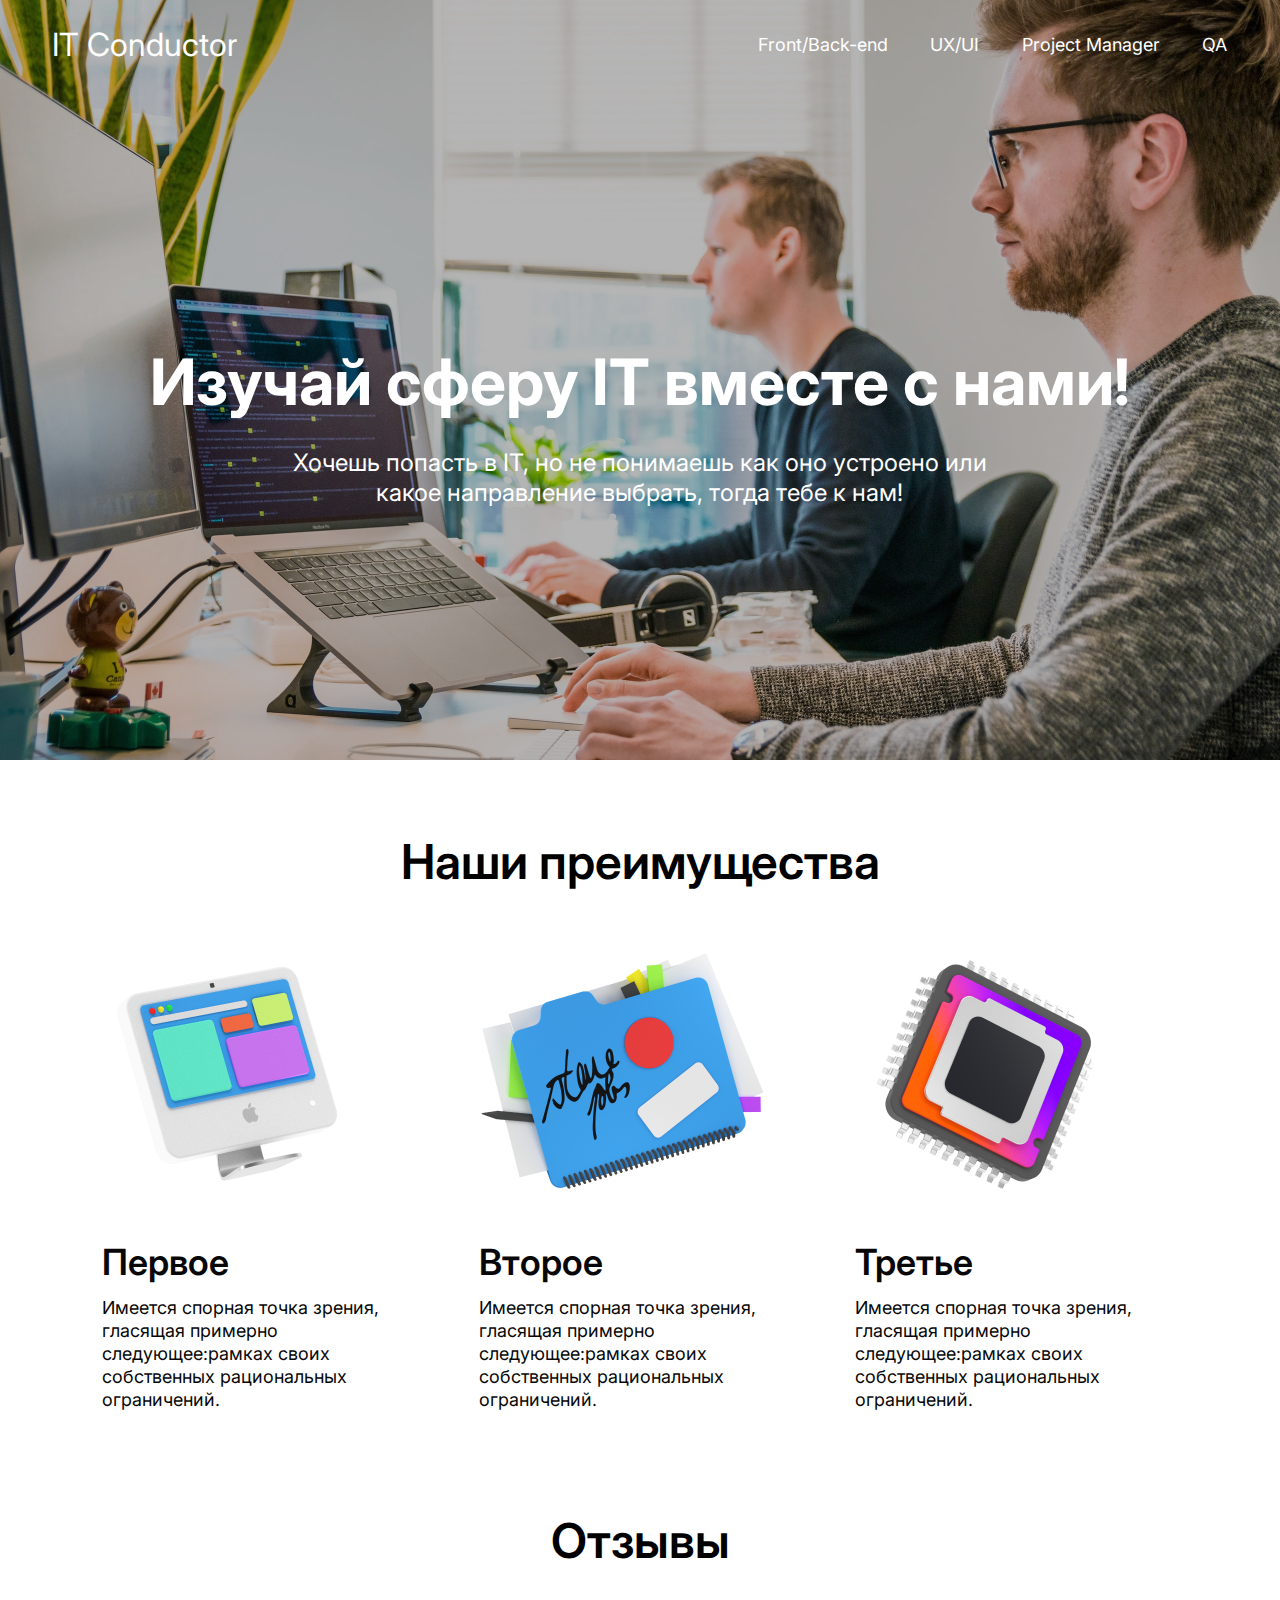
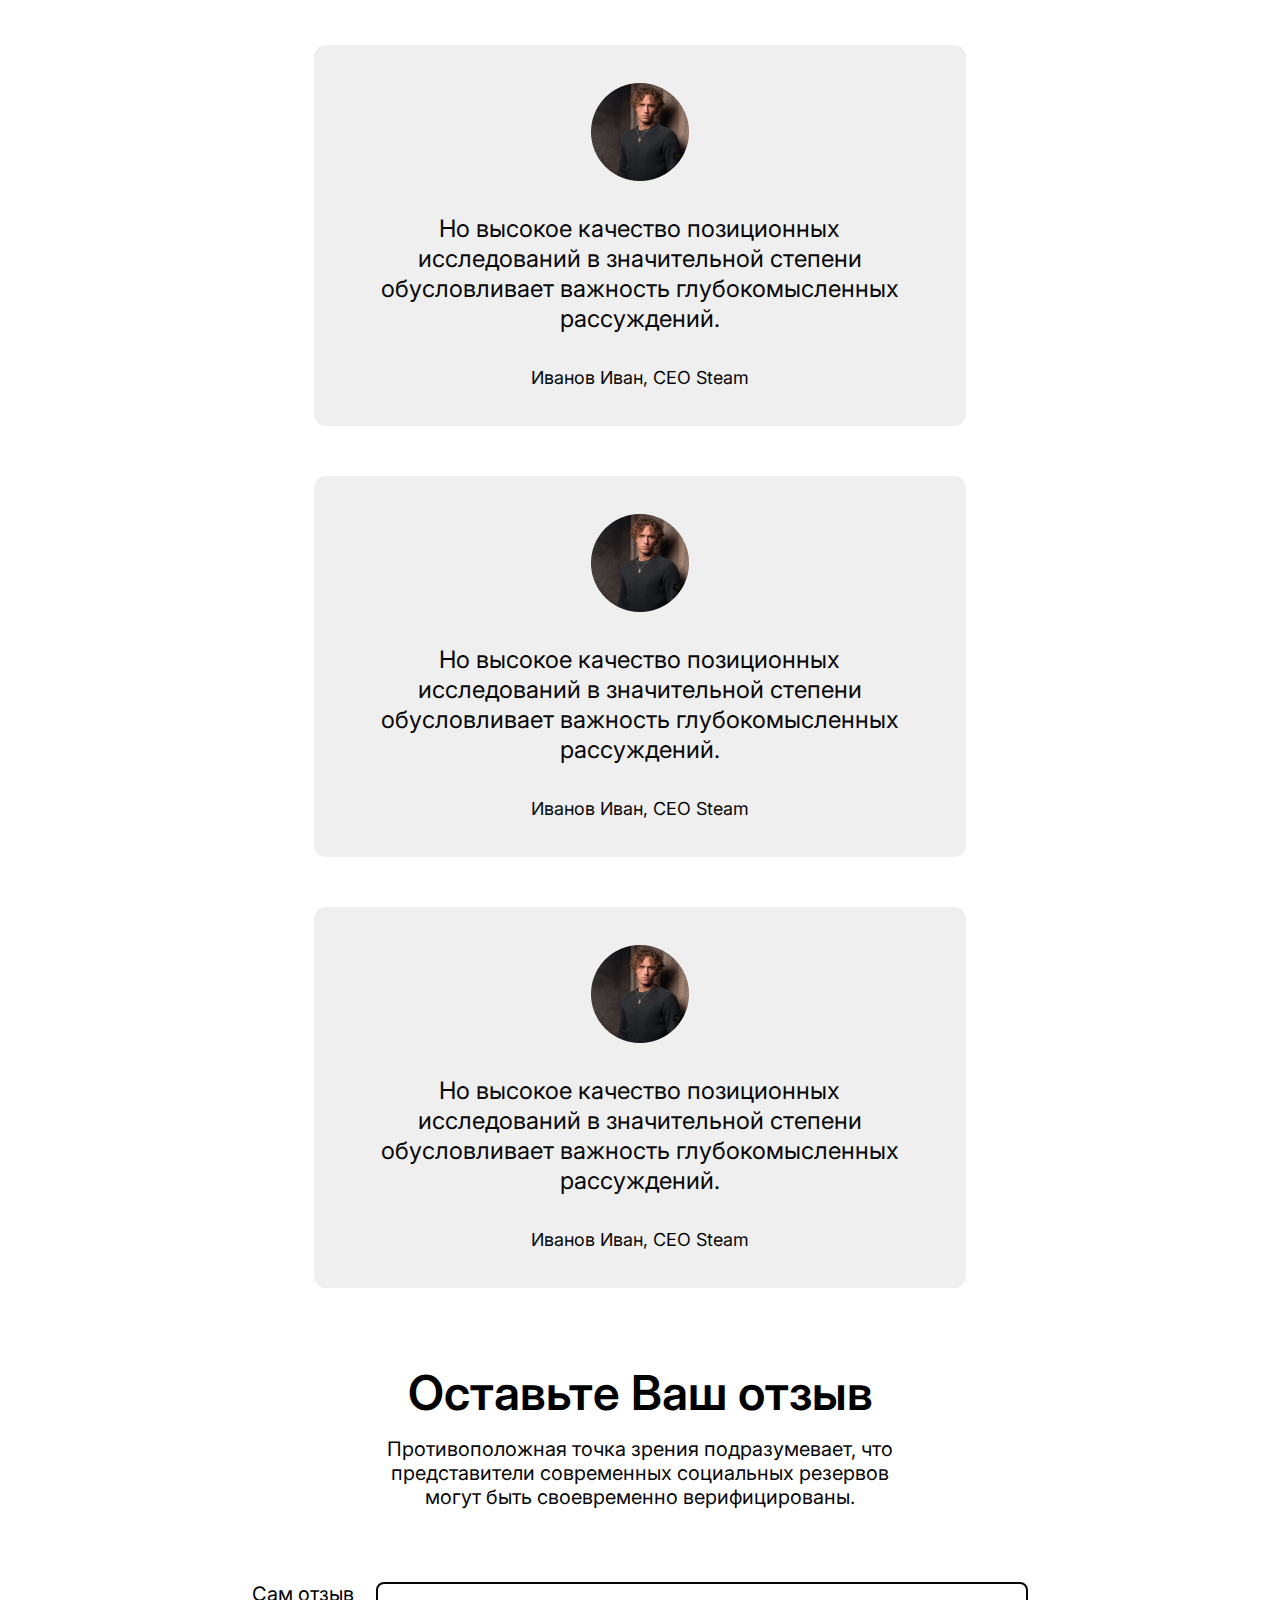
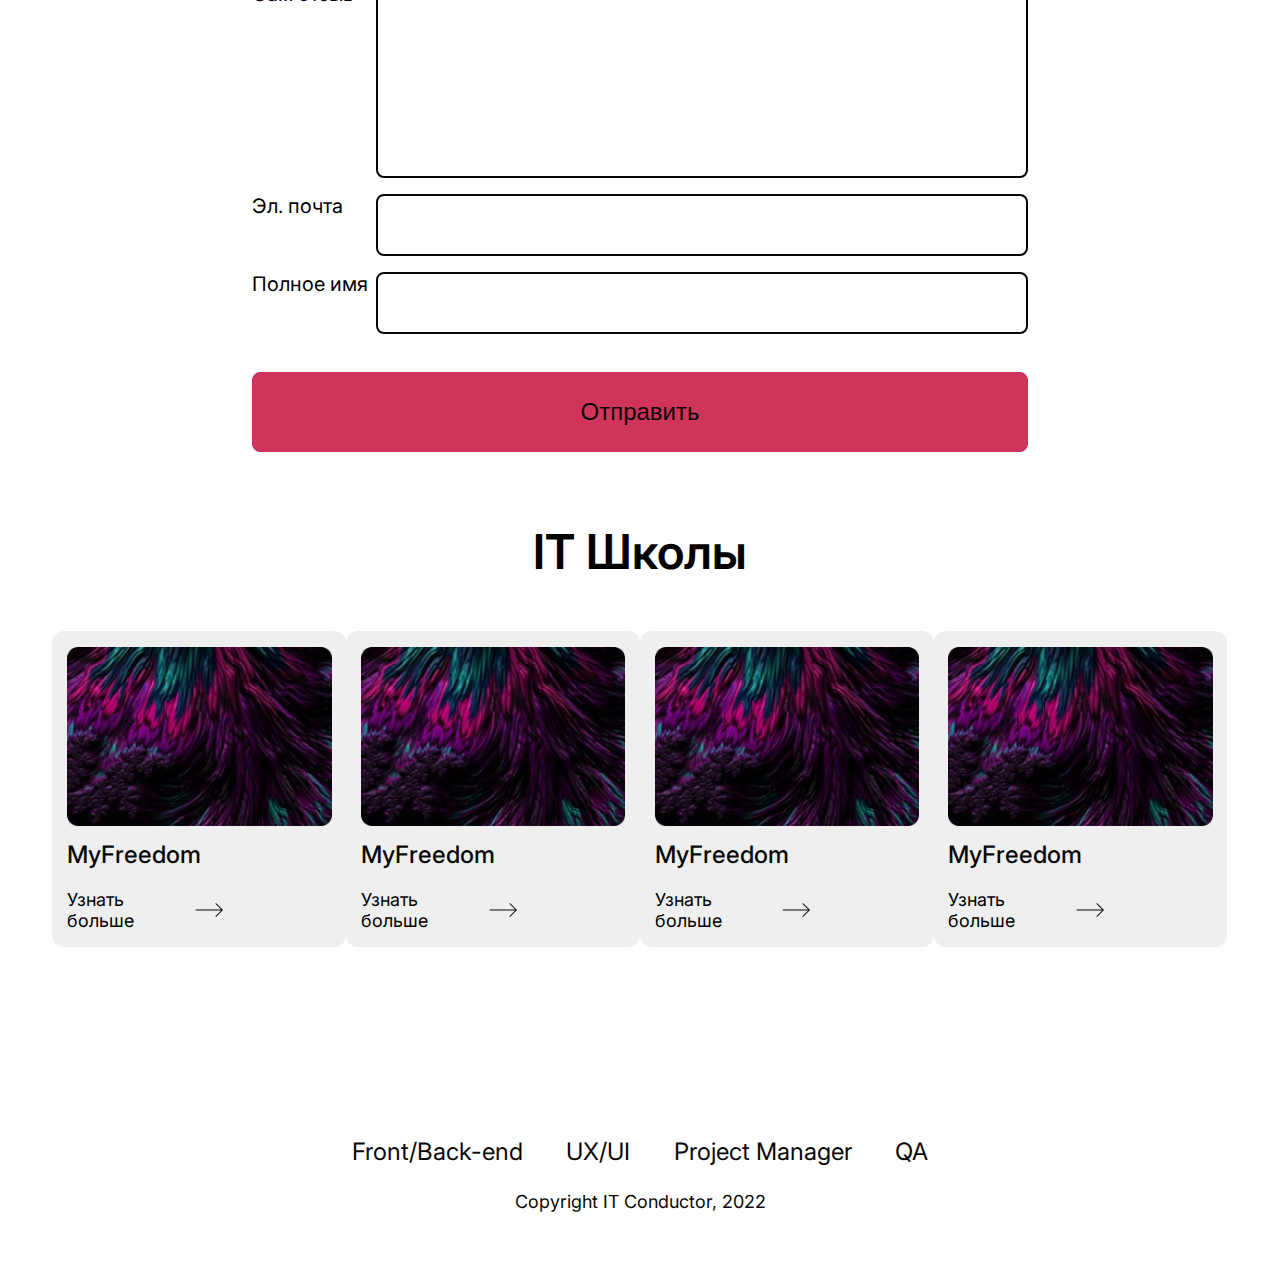
==== index.html @ 60273a2d "all work done" ====
<!DOCTYPE html>
<html lang="en">
  <head>
    <meta charset="UTF-8" />
    <meta http-equiv="X-UA-Compatible" content="IE=edge" />
    <meta name="viewport" content="width=device-width, initial-scale=1.0" />
    <title>IT Conductor</title>
    <link rel="stylesheet" href="./css/style.css" />
    <link rel="stylesheet" href="./scss/style.scss" />
    <link rel="preconnect" href="https://fonts.googleapis.com" />
    <link rel="preconnect" href="https://fonts.gstatic.com" crossorigin />
    <link
      href="https://fonts.googleapis.com/css2?family=Inter&display=swap"
      rel="stylesheet"
    />
  </head>
  <body>
    <div class="start">
      <header>
        <div class="container header_container">
          <a class="logo" href="#">
            <div class="logo">IT Conductor</div>
          </a>
          <nav class="menu">
            <a href="index3.html">Front/Back-end</a>
            <a href="index4.html">UX/UI</a>
            <a href="index2.html">Project Manager</a>
            <a href="index5.html">QA</a>
          </nav>
        </div>
      </header>
      <div class="greeting">
        <div class="container greeting_container">
          <p class="title">Изучай сферу IT вместе с нами!</p>
          <p class="subtitle subtitle_greeting">
            Хочешь попасть в IT, но не понимаешь как оно устроено или какое
            направление выбрать, тогда тебе к нам!
          </p>
        </div>
      </div>
    </div>
    <main>
      <div class="advantages">
        <div class="container">
          <p class="heading heading_advantages">Наши преимущества</p>
          <ul class="advantages_list">
            <li class="advantages_item">
              <img src="./img/iMac 1.png" alt="Computer" />
              <p class="caption">Первое</p>
              <p class="description">
                Имеется спорная точка зрения, гласящая примерно следующее:рамках
                своих собственных рациональных ограничений.
              </p>
            </li>
            <li class="advantages_item">
              <img src="./img/Folder 1.png" alt="Folder" />
              <p class="caption">Второе</p>
              <p class="description">
                Имеется спорная точка зрения, гласящая примерно следующее:рамках
                своих собственных рациональных ограничений.
              </p>
            </li>
            <li class="advantages_item">
              <img src="./img/Processor 1.png" alt="Processor" />
              <p class="caption">Третье</p>
              <p class="description">
                Имеется спорная точка зрения, гласящая примерно следующее:рамках
                своих собственных рациональных ограничений.
              </p>
            </li>
          </ul>
        </div>
      </div>
      <div class="review">
        <div class="container">
          <p class="heading review_heading">Отзывы</p>
          <div class="review_list">
            <div class="review_item">
              <div class="container review_container">
                <img src="./img/Ellipse 271.png" alt="Userpic" />
                <p class="subtitle review_subtitle">
                  Но высокое качество позиционных исследований в значительной
                  степени обусловливает важность глубокомысленных рассуждений.
                </p>
                <p class="user_text">Иванов Иван, CEO Steam</p>
              </div>
            </div>
            <div class="review_item">
              <div class="container review_container">
                <img src="./img/Ellipse 271.png" alt="Userpic" />
                <p class="subtitle review_subtitle">
                  Но высокое качество позиционных исследований в значительной
                  степени обусловливает важность глубокомысленных рассуждений.
                </p>
                <p class="user_text">Иванов Иван, CEO Steam</p>
              </div>
            </div>
            <div class="review_item">
              <div class="container review_container">
                <img src="./img/Ellipse 271.png" alt="Userpic" />
                <p class="subtitle review_subtitle">
                  Но высокое качество позиционных исследований в значительной
                  степени обусловливает важность глубокомысленных рассуждений.
                </p>
                <p class="user_text">Иванов Иван, CEO Steam</p>
              </div>
            </div>
          </div>
          <p class="heading review_heading">Оставьте Ваш отзыв</p>
          <p class="excerpt">
            Противоположная точка зрения подразумевает, что представители
            современных социальных резервов могут быть своевременно
            верифицированы.
          </p>
          <div class="review_flex">
            <div class="review_flex_item">
              <p>Сам отзыв</p>
              <input type="text" class="review_input" />
            </div>
            <div class="review_flex_item">
              <p>Эл. почта</p>
              <input type="text" class="email_input" />
            </div>
            <div class="review_flex_item">
              <p>Полное имя</p>
              <input type="text" class="name_input" />
            </div>
            <button class="review_button">Отправить</button>
          </div>
        </div>
      </div>
      <div class="schools">
        <div class="container">
          <div class="heading">IT Школы</div>
          <ul class="schools_list">
            <div class="school_card">
              <div class="container school_card_container">
                <div>
                  <img src="./img/unsplash_pEgsWN0kwbQ.png" alt="school" />
                  <p class="subtitle subtitle_school">MyFreedom</p>
                </div>
                <div class="school_link">
                  <p>Узнать больше</p>
                  <img src="./img/arrow-right.png" alt="arrow" />
                </div>
              </div>
            </div>
            <div class="school_card">
              <div class="container school_card_container">
                <div>
                  <img src="./img/unsplash_pEgsWN0kwbQ.png" alt="school" />
                  <p class="subtitle subtitle_school">MyFreedom</p>
                </div>
                <div class="school_link">
                  <p>Узнать больше</p>
                  <img src="./img/arrow-right.png" alt="arrow" />
                </div>
              </div>
            </div>
            <div class="school_card">
              <div class="container school_card_container">
                <div>
                  <img src="./img/unsplash_pEgsWN0kwbQ.png" alt="school" />
                  <p class="subtitle subtitle_school">MyFreedom</p>
                </div>
                <div class="school_link">
                  <p>Узнать больше</p>
                  <img src="./img/arrow-right.png" alt="arrow" />
                </div>
              </div>
            </div>
            <div class="school_card">
              <div class="container school_card_container">
                <div>
                  <img src="./img/unsplash_pEgsWN0kwbQ.png" alt="school" />
                  <p class="subtitle subtitle_school">MyFreedom</p>
                </div>
                <div class="school_link">
                  <p>Узнать больше</p>
                  <img src="./img/arrow-right.png" alt="arrow" />
                </div>
              </div>
            </div>
          </ul>
        </div>
      </div>
    </main>
    <footer>
      <nav class="menu footer_menu">
        <a href="index3.html">Front/Back-end</a>
        <a href="index4.html">UX/UI</a>
        <a href="index2.html">Project Manager</a>
        <a href="index5.html">QA</a>
      </nav>
      <p class="copy">Copyright IT Conductor, 2022</p>
    </footer>
  </body>
</html>
---- css/style.css ----
* {
  padding: 0;
  margin: 0;
  -webkit-box-sizing: border-box;
          box-sizing: border-box;
}

body {
  font-family: "Inter", sans-serif;
}

.subtitle {
  font-size: 24px;
  font-weight: 400;
  line-height: 30px;
  color: #ffffff;
  width: 60%;
}

.heading {
  font-size: 48px;
  font-weight: 600;
  text-align: center;
}

.caption {
  font-weight: 600;
  font-size: 36px;
  color: #070707;
  line-height: 47px;
  padding-top: 30px;
  padding-bottom: 10px;
}

.description {
  font-weight: 400;
  font-size: 18px;
  color: #070707;
  line-height: 23px;
}

.container {
  width: 91.8%;
  margin: 0 auto;
}

.menu {
  display: -webkit-box;
  display: -ms-flexbox;
  display: flex;
  -webkit-box-align: center;
      -ms-flex-align: center;
          align-items: center;
  -webkit-box-pack: justify;
      -ms-flex-pack: justify;
          justify-content: space-between;
  -ms-flex-preferred-size: 40%;
      flex-basis: 40%;
}
.menu a {
  font-weight: 400;
  font-size: 18px;
  color: #ffffff;
  text-decoration: none;
}

.start {
  background-image: url(../img/Main-Header.png);
  background-size: cover;
  height: 760px;
}

.start_pm {
  background-image: url(../img/PM-Header.png);
}

.start_ux {
  background-image: url(../img/1_H7k2HHicENJJRLAvD7xH9Q.jpeg);
}

.start_frontend {
  background-image: url(../img/PM-Header.png);
}

.header_container {
  display: -webkit-box;
  display: -ms-flexbox;
  display: flex;
  -webkit-box-pack: justify;
      -ms-flex-pack: justify;
          justify-content: space-between;
  -webkit-box-align: center;
      -ms-flex-align: center;
          align-items: center;
  padding: 25px 0;
}
.header_container .logo {
  font-weight: 400;
  font-size: 32px;
  color: #ffffff;
  text-decoration: none;
}

.greeting {
  height: 670px;
  display: -webkit-box;
  display: -ms-flexbox;
  display: flex;
  -webkit-box-align: center;
      -ms-flex-align: center;
          align-items: center;
}
.greeting .greeting_container {
  height: 25%;
  display: -webkit-box;
  display: -ms-flexbox;
  display: flex;
  -webkit-box-align: center;
      -ms-flex-align: center;
          align-items: center;
  -webkit-box-orient: vertical;
  -webkit-box-direction: normal;
      -ms-flex-direction: column;
          flex-direction: column;
  -webkit-box-pack: justify;
      -ms-flex-pack: justify;
          justify-content: space-between;
}
.greeting .greeting_container .title {
  font-weight: 700;
  font-size: 64px;
  color: #ffffff;
  line-height: 83px;
}
.greeting .greeting_container .subtitle_greeting {
  text-align: center;
}

.advantages {
  padding: 50px 0;
}
.advantages .heading_advantages {
  padding-top: 22px;
}
.advantages .advantages_list {
  padding: 50px;
  list-style: none;
  display: -webkit-box;
  display: -ms-flexbox;
  display: flex;
  -webkit-box-pack: justify;
      -ms-flex-pack: justify;
          justify-content: space-between;
}
.advantages .advantages_list .advantages_item {
  -ms-flex-preferred-size: 30%;
      flex-basis: 30%;
}

.review .excerpt {
  font-weight: 400;
  font-size: 20px;
  text-align: center;
  color: #070707;
  width: 45%;
  margin: 0 auto;
  padding: 15px 0;
}
.review .review_list {
  padding: 50px;
  list-style: none;
  display: -webkit-box;
  display: -ms-flexbox;
  display: flex;
  -webkit-box-pack: justify;
      -ms-flex-pack: justify;
          justify-content: space-between;
  -webkit-box-orient: vertical;
  -webkit-box-direction: normal;
      -ms-flex-direction: column;
          flex-direction: column;
  -webkit-box-align: center;
      -ms-flex-align: center;
          align-items: center;
}
.review .review_list .review_item {
  width: 652px;
  height: 381px;
  background: #efefef;
  border-radius: 12px;
  display: -webkit-box;
  display: -ms-flexbox;
  display: flex;
  -webkit-box-align: center;
      -ms-flex-align: center;
          align-items: center;
  margin: 25px 0;
}
.review .review_list .review_item .review_container {
  height: 80%;
  -webkit-box-align: center;
      -ms-flex-align: center;
          align-items: center;
  display: -webkit-box;
  display: -ms-flexbox;
  display: flex;
  -webkit-box-orient: vertical;
  -webkit-box-direction: normal;
      -ms-flex-direction: column;
          flex-direction: column;
  -webkit-box-pack: justify;
      -ms-flex-pack: justify;
          justify-content: space-between;
}
.review .review_list .review_item .review_container .review_subtitle {
  text-align: center;
  color: #070707;
  width: 90%;
}
.review .review_list .review_item .review_container .user_text {
  font-weight: 400;
  font-size: 18px;
  color: #070707;
}
.review .review_flex {
  width: 66%;
  margin: 0 auto;
  padding-top: 50px;
}
.review .review_flex .review_flex_item {
  display: -webkit-box;
  display: -ms-flexbox;
  display: flex;
  padding: 8px 0;
  -webkit-box-pack: justify;
      -ms-flex-pack: justify;
          justify-content: space-between;
}
.review .review_flex .review_flex_item .review_input {
  width: 652px;
  height: 196px;
  background: #ffffff;
  border: 2px solid #070707;
  border-radius: 8px;
}
.review .review_flex .review_flex_item .email_input {
  width: 652px;
  height: 62px;
  background: #ffffff;
  border: 2px solid #070707;
  border-radius: 8px;
}
.review .review_flex .review_flex_item .name_input {
  width: 652px;
  height: 62px;
  background: #ffffff;
  border: 2px solid #070707;
  border-radius: 8px;
}
.review .review_flex .review_flex_item p {
  font-size: 20px;
}
.review .review_flex .review_button {
  border: #d1345b 1px solid;
  margin-top: 30px;
  width: 100%;
  padding: 25px 0;
  background: #d1345b;
  border-radius: 8px;
  font-weight: 400;
  font-size: 24px;
  color: #070707;
}

.schools {
  padding: 70px 0;
}
.schools .schools_list {
  list-style: none;
  display: -webkit-box;
  display: -ms-flexbox;
  display: flex;
  -webkit-box-pack: justify;
      -ms-flex-pack: justify;
          justify-content: space-between;
  -webkit-box-align: center;
      -ms-flex-align: center;
          align-items: center;
  padding: 50px 0;
}
.schools .schools_list .school_card {
  width: 316px;
  height: 316px;
  background: #efefef;
  border-radius: 12px;
  display: -webkit-box;
  display: -ms-flexbox;
  display: flex;
  -webkit-box-align: center;
      -ms-flex-align: center;
          align-items: center;
}
.schools .schools_list .school_card .school_card_container {
  width: 90%;
  height: 90%;
  display: -webkit-box;
  display: -ms-flexbox;
  display: flex;
  -webkit-box-orient: vertical;
  -webkit-box-direction: normal;
      -ms-flex-direction: column;
          flex-direction: column;
  -webkit-box-pack: justify;
      -ms-flex-pack: justify;
          justify-content: space-between;
}
.schools .schools_list .school_card .school_card_container img {
  width: 100%;
}
.schools .schools_list .school_card .school_card_container .subtitle_school {
  color: #070707;
  margin-top: 10px;
  font-weight: 500;
}
.schools .schools_list .school_card .school_card_container .school_link {
  display: -webkit-box;
  display: -ms-flexbox;
  display: flex;
  -webkit-box-align: center;
      -ms-flex-align: center;
          align-items: center;
  width: 60%;
  -webkit-box-pack: justify;
      -ms-flex-pack: justify;
          justify-content: space-between;
}
.schools .schools_list .school_card .school_card_container .school_link img {
  width: 33px;
  height: 22px;
}
.schools .schools_list .school_card .school_card_container .school_link p {
  font-size: 18px;
}

footer {
  padding: 70px 0;
}

.footer_menu {
  width: 45%;
  margin: 0 auto;
}
.footer_menu a {
  color: #070707;
  font-size: 24px;
}

.copy {
  font-weight: 400;
  font-size: 18px;
  text-align: center;
  color: #070707;
  margin-top: 25px;
}

.pm_description {
  padding: 60px 0;
  display: -webkit-box;
  display: -ms-flexbox;
  display: flex;
  -webkit-box-pack: justify;
      -ms-flex-pack: justify;
          justify-content: space-between;
}
.pm_description .pm_description_image {
  -ms-flex-preferred-size: 48%;
      flex-basis: 48%;
}
.pm_description .pm_description_image img {
  width: 100%;
}
.pm_description .pm_description_text {
  -ms-flex-preferred-size: 48%;
      flex-basis: 48%;
}
.pm_description .pm_description_text .pm_heading {
  text-align: left;
}
.pm_description .pm_description_text .pm_caption {
  font-weight: 400;
}
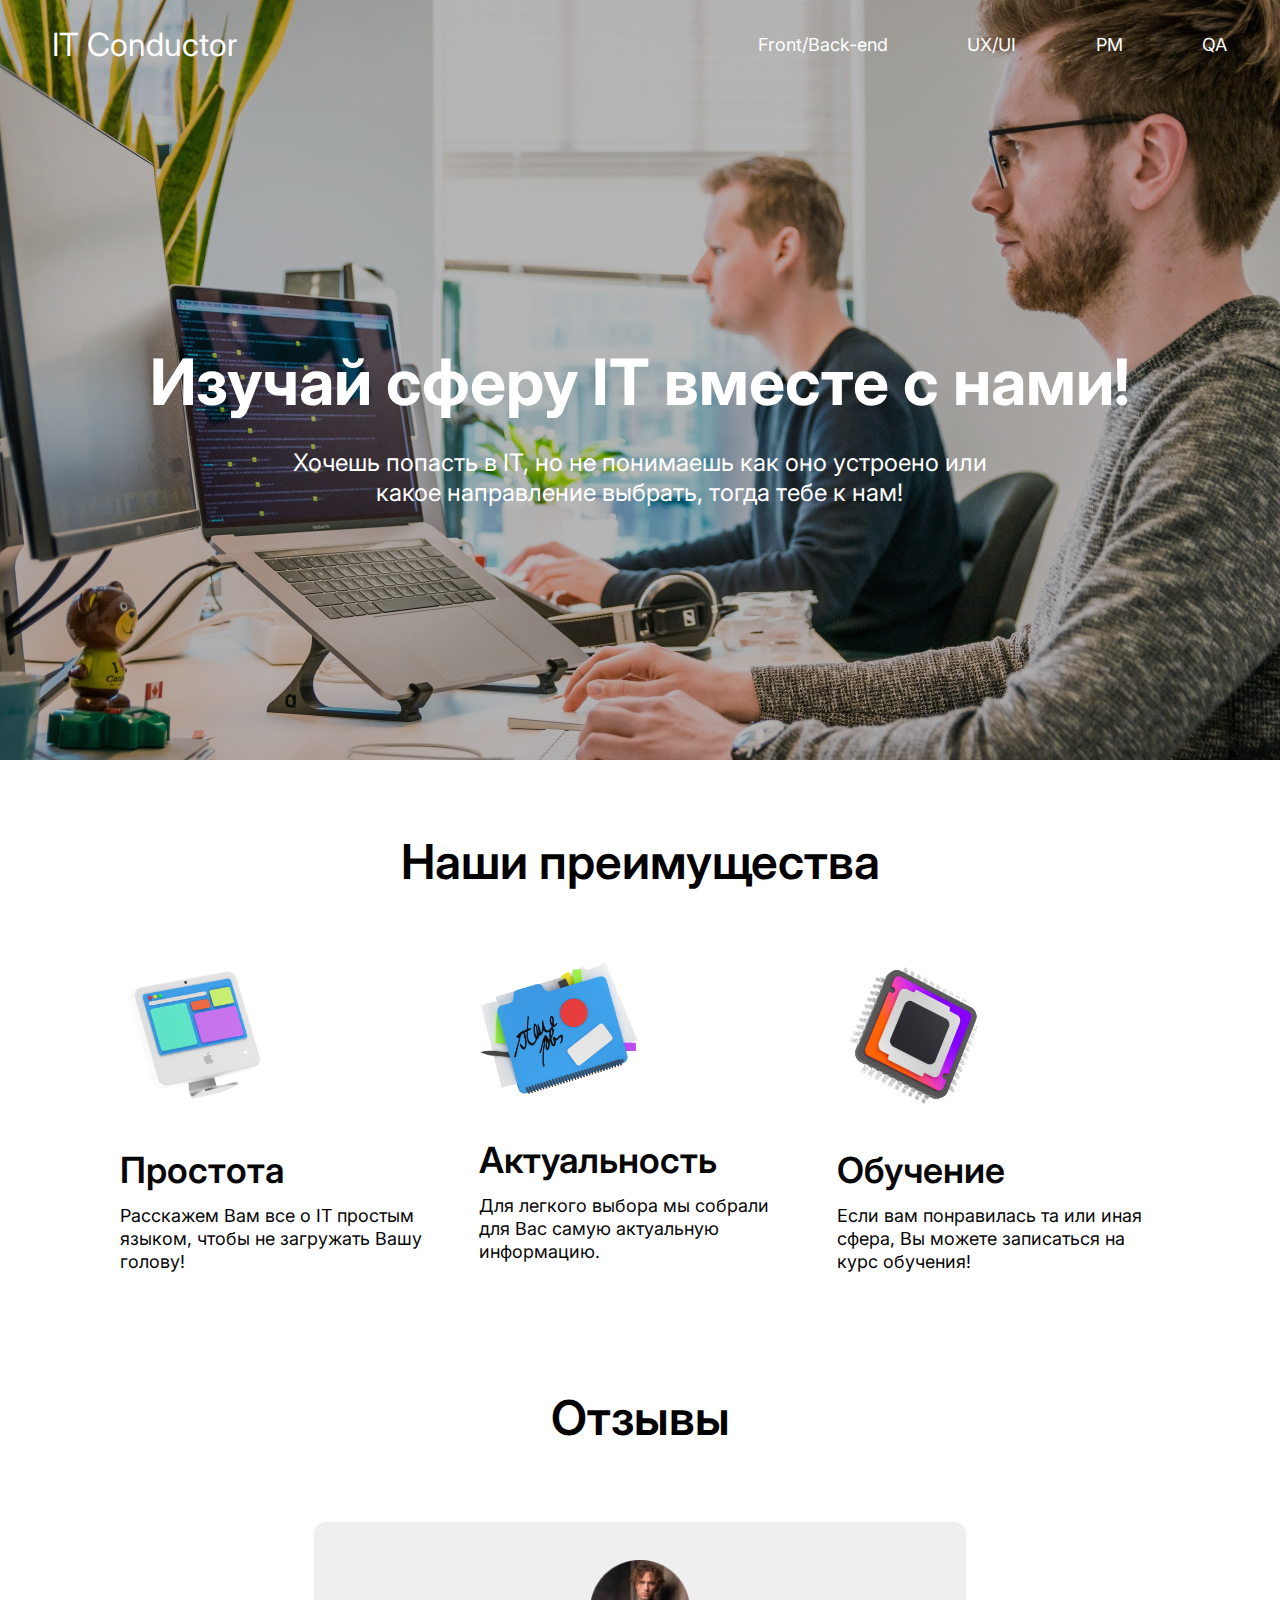
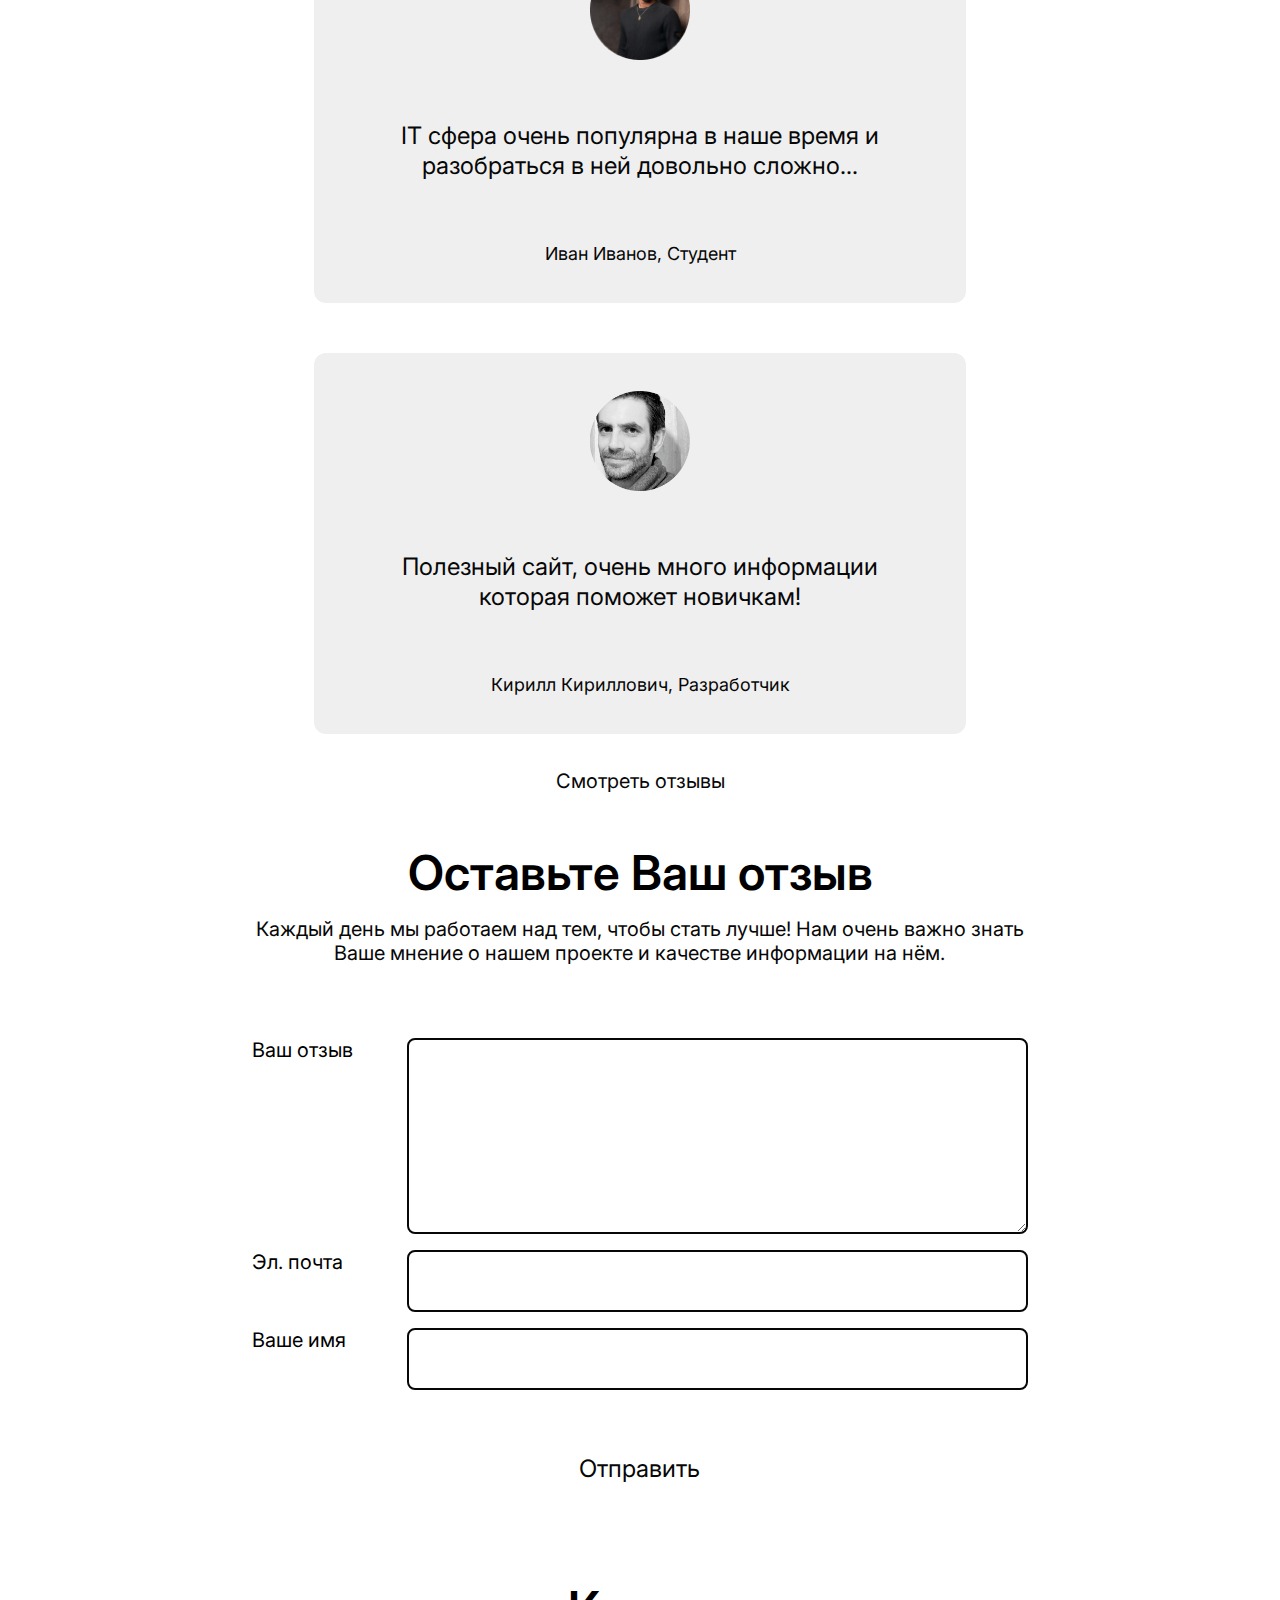
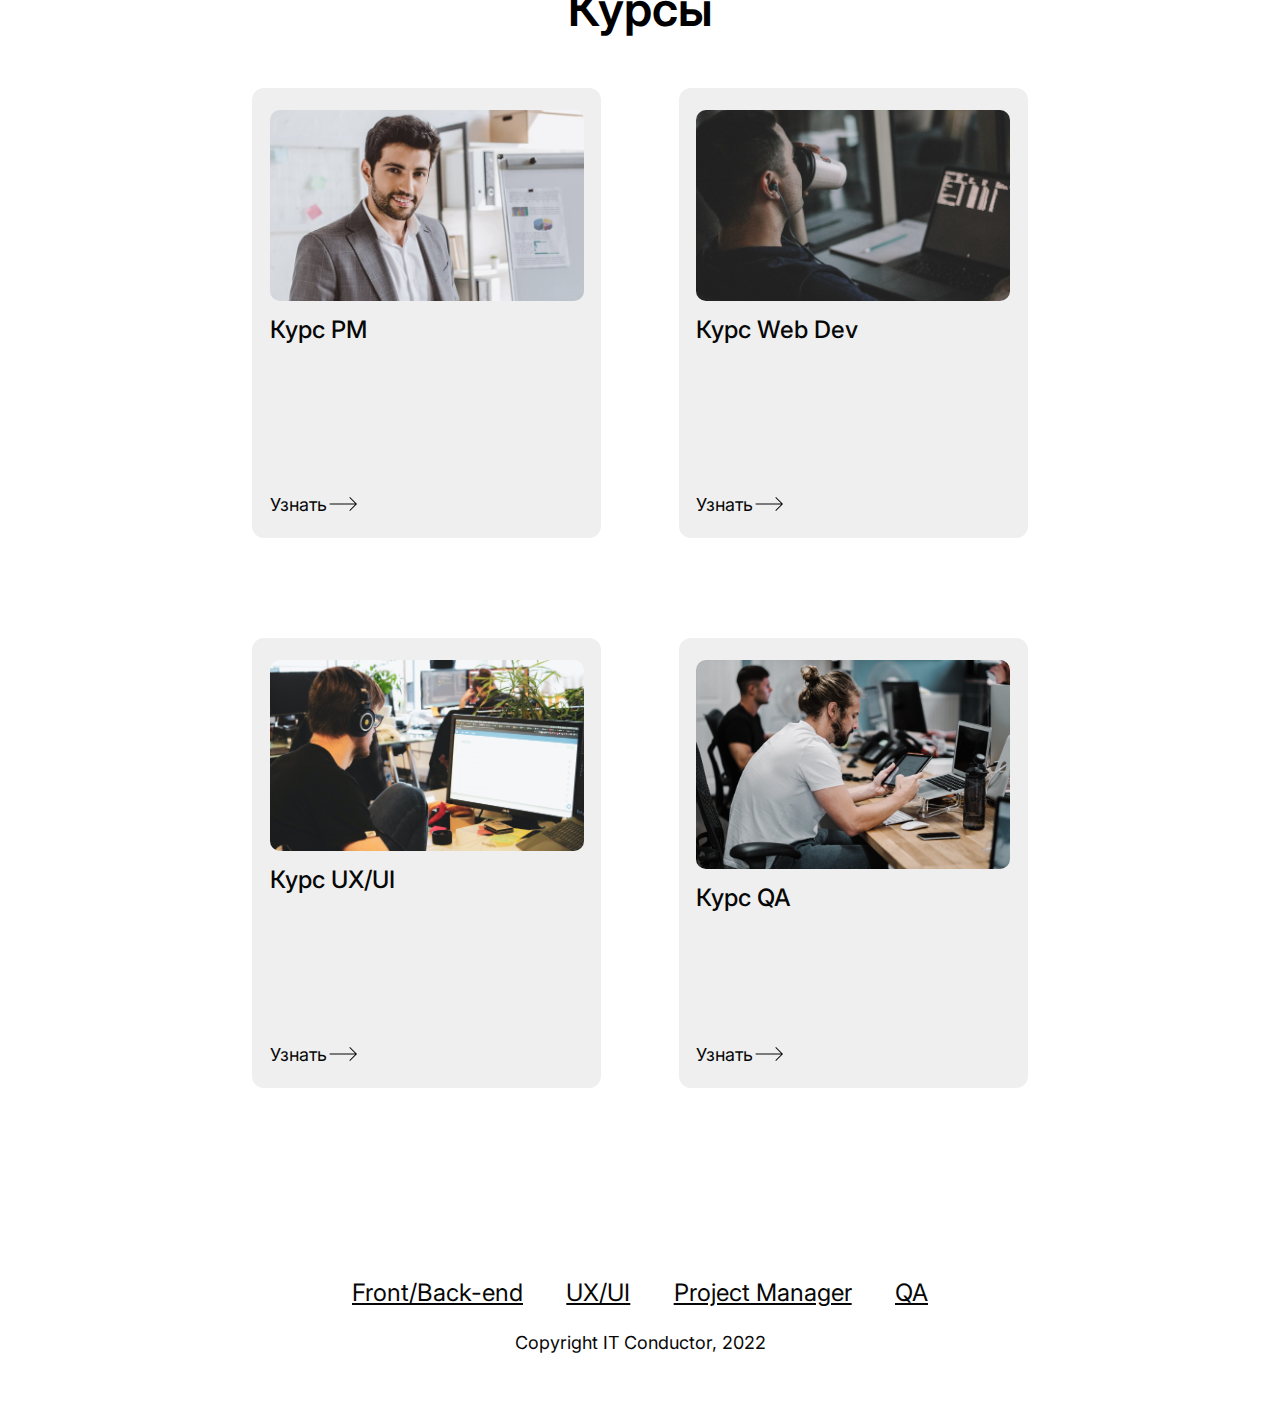
==== commit dc3e3e32: "Add adaptive and new info" ====
--- a/index.html
+++ b/index.html
@@ -21,12 +21,24 @@
           <a class="logo" href="#">
             <div class="logo">IT Conductor</div>
           </a>
-          <nav class="menu">
+          <nav class="nav">
             <a href="index3.html">Front/Back-end</a>
             <a href="index4.html">UX/UI</a>
-            <a href="index2.html">Project Manager</a>
+            <a href="index2.html">PM</a>
             <a href="index5.html">QA</a>
           </nav>
+          <div class="burger">
+            <label>
+              <input type="checkbox" />
+              <span class="menu"> <span class="hamburger"></span> </span>
+              <ul>
+                <li><a href="index3.html">Front/Back-end</a></li>
+                <li><a href="index4.html">UX/UI</a></li>
+                <li><a href="index2.html">PM</a></li>
+                <li><a href="index5.html">QA</a></li>
+              </ul>
+            </label>
+          </div>
         </div>
       </header>
       <div class="greeting">
@@ -46,26 +58,26 @@
           <ul class="advantages_list">
             <li class="advantages_item">
               <img src="./img/iMac 1.png" alt="Computer" />
-              <p class="caption">Первое</p>
+              <p class="caption">Простота</p>
               <p class="description">
-                Имеется спорная точка зрения, гласящая примерно следующее:рамках
-                своих собственных рациональных ограничений.
+                Расскажем Вам все о IT простым языком, чтобы не загружать Вашу
+                голову!
               </p>
             </li>
             <li class="advantages_item">
               <img src="./img/Folder 1.png" alt="Folder" />
-              <p class="caption">Второе</p>
+              <p class="caption">Актуальность</p>
               <p class="description">
-                Имеется спорная точка зрения, гласящая примерно следующее:рамках
-                своих собственных рациональных ограничений.
+                Для легкого выбора мы собрали для Вас самую актуальную
+                информацию.
               </p>
             </li>
             <li class="advantages_item">
               <img src="./img/Processor 1.png" alt="Processor" />
-              <p class="caption">Третье</p>
+              <p class="caption">Обучение</p>
               <p class="description">
-                Имеется спорная точка зрения, гласящая примерно следующее:рамках
-                своих собственных рациональных ограничений.
+                Если вам понравилась та или иная сфера, Вы можете записаться на
+                курс обучения!
               </p>
             </li>
           </ul>
@@ -79,104 +91,109 @@
               <div class="container review_container">
                 <img src="./img/Ellipse 271.png" alt="Userpic" />
                 <p class="subtitle review_subtitle">
-                  Но высокое качество позиционных исследований в значительной
-                  степени обусловливает важность глубокомысленных рассуждений.
+                  IT сфера очень популярна в наше время и разобраться в ней
+                  довольно сложно...
                 </p>
-                <p class="user_text">Иванов Иван, CEO Steam</p>
+                <p class="user_text">Иван Иванов, Студент</p>
               </div>
             </div>
             <div class="review_item">
               <div class="container review_container">
-                <img src="./img/Ellipse 271.png" alt="Userpic" />
+                <img src="./img/thomas_cabus1.png" alt="Userpic" />
                 <p class="subtitle review_subtitle">
-                  Но высокое качество позиционных исследований в значительной
-                  степени обусловливает важность глубокомысленных рассуждений.
+                  Полезный сайт, очень много информации которая поможет
+                  новичкам!
                 </p>
-                <p class="user_text">Иванов Иван, CEO Steam</p>
-              </div>
-            </div>
-            <div class="review_item">
-              <div class="container review_container">
-                <img src="./img/Ellipse 271.png" alt="Userpic" />
-                <p class="subtitle review_subtitle">
-                  Но высокое качество позиционных исследований в значительной
-                  степени обусловливает важность глубокомысленных рассуждений.
-                </p>
-                <p class="user_text">Иванов Иван, CEO Steam</p>
-              </div>
-            </div>
+                <p class="user_text">Кирилл Кириллович, Разработчик</p>
+              </div>
+            </div>
+            <a href="#" class="review_link">Смотреть отзывы</a>
           </div>
           <p class="heading review_heading">Оставьте Ваш отзыв</p>
           <p class="excerpt">
-            Противоположная точка зрения подразумевает, что представители
-            современных социальных резервов могут быть своевременно
-            верифицированы.
+            Каждый день мы работаем над тем, чтобы стать лучше! Нам очень важно
+            знать Ваше мнение о нашем проекте и качестве информации на нём.
           </p>
           <div class="review_flex">
             <div class="review_flex_item">
-              <p>Сам отзыв</p>
-              <input type="text" class="review_input" />
+              <p>Ваш отзыв</p>
+              <textarea name="review" id="" cols="30" rows="10"></textarea>
             </div>
             <div class="review_flex_item">
               <p>Эл. почта</p>
               <input type="text" class="email_input" />
             </div>
             <div class="review_flex_item">
-              <p>Полное имя</p>
+              <p>Ваше имя</p>
               <input type="text" class="name_input" />
             </div>
-            <button class="review_button">Отправить</button>
+            <a href="#" class="review_button"><span>Отправить</span></a>
           </div>
         </div>
       </div>
       <div class="schools">
         <div class="container">
-          <div class="heading">IT Школы</div>
+          <div class="heading">Курсы</div>
           <ul class="schools_list">
             <div class="school_card">
               <div class="container school_card_container">
                 <div>
-                  <img src="./img/unsplash_pEgsWN0kwbQ.png" alt="school" />
-                  <p class="subtitle subtitle_school">MyFreedom</p>
-                </div>
-                <div class="school_link">
-                  <p>Узнать больше</p>
-                  <img src="./img/arrow-right.png" alt="arrow" />
-                </div>
-              </div>
-            </div>
-            <div class="school_card">
-              <div class="container school_card_container">
-                <div>
-                  <img src="./img/unsplash_pEgsWN0kwbQ.png" alt="school" />
-                  <p class="subtitle subtitle_school">MyFreedom</p>
-                </div>
-                <div class="school_link">
-                  <p>Узнать больше</p>
-                  <img src="./img/arrow-right.png" alt="arrow" />
-                </div>
-              </div>
-            </div>
-            <div class="school_card">
-              <div class="container school_card_container">
-                <div>
-                  <img src="./img/unsplash_pEgsWN0kwbQ.png" alt="school" />
-                  <p class="subtitle subtitle_school">MyFreedom</p>
-                </div>
-                <div class="school_link">
-                  <p>Узнать больше</p>
-                  <img src="./img/arrow-right.png" alt="arrow" />
-                </div>
-              </div>
-            </div>
-            <div class="school_card">
-              <div class="container school_card_container">
-                <div>
-                  <img src="./img/unsplash_pEgsWN0kwbQ.png" alt="school" />
-                  <p class="subtitle subtitle_school">MyFreedom</p>
-                </div>
-                <div class="school_link">
-                  <p>Узнать больше</p>
+                  <img
+                    src="./img/how-to-become-a-project-manager.jpg"
+                    alt="school"
+                  />
+                  <p class="subtitle subtitle_school">Курс PM</p>
+                </div>
+                <div class="school_link">
+                  <a href="https://myfreedom.by/courses/pm" target="_blank"
+                    >Узнать</a
+                  >
+                  <img src="./img/arrow-right.png" alt="arrow" />
+                </div>
+              </div>
+            </div>
+            <div class="school_card">
+              <div class="container school_card_container">
+                <div>
+                  <img src="./img/unsplash_dJw88I9GeNI.png" alt="school" />
+                  <p class="subtitle subtitle_school">Курс Web Dev</p>
+                </div>
+                <div class="school_link">
+                  <a href="https://myfreedom.by/courses/dev" target="_blank"
+                    >Узнать</a
+                  >
+                  <img src="./img/arrow-right.png" alt="arrow" />
+                </div>
+              </div>
+            </div>
+          </ul>
+          <ul class="schools_list">
+            <div class="school_card">
+              <div class="container school_card_container">
+                <div>
+                  <img src="./img/unsplash_AIIC6wCqkQc.png" alt="school" />
+                  <p class="subtitle subtitle_school">Курс UX/UI</p>
+                </div>
+                <div class="school_link">
+                  <a
+                    href="https://myfreedom.by/courses/web-design"
+                    target="_blank"
+                    >Узнать</a
+                  >
+                  <img src="./img/arrow-right.png" alt="arrow" />
+                </div>
+              </div>
+            </div>
+            <div class="school_card">
+              <div class="container school_card_container">
+                <div>
+                  <img src="./img/studio-republic-9790.jpg" alt="school" />
+                  <p class="subtitle subtitle_school">Курс QA</p>
+                </div>
+                <div class="school_link">
+                  <a href="https://myfreedom.by/courses/qa" target="_blank"
+                    >Узнать</a
+                  >
                   <img src="./img/arrow-right.png" alt="arrow" />
                 </div>
               </div>
--- a/css/style.css
+++ b/css/style.css
@@ -1,12 +1,232 @@
-* {
+*,
+*:before,
+*:after {
   padding: 0;
   margin: 0;
   -webkit-box-sizing: border-box;
           box-sizing: border-box;
 }
 
+.burger {
+  display: none;
+}
+
+label .menu {
+  position: absolute;
+  right: -100px;
+  top: -100px;
+  z-index: 100;
+  width: 200px;
+  height: 200px;
+  background: #fff;
+  border-radius: 50% 50% 50% 50%;
+  -webkit-transition: 0.5s ease-in-out;
+  transition: 0.5s ease-in-out;
+  -webkit-box-shadow: 0 0 0 0 #fff, 0 0 0 0 #fff;
+          box-shadow: 0 0 0 0 #fff, 0 0 0 0 #fff;
+  cursor: pointer;
+}
+
+label .hamburger {
+  position: absolute;
+  top: 135px;
+  left: 50px;
+  width: 30px;
+  height: 2px;
+  background: #070707;
+  display: block;
+  -webkit-transform-origin: center;
+  transform-origin: center;
+  -webkit-transition: 0.5s ease-in-out;
+  transition: 0.5s ease-in-out;
+}
+
+label .hamburger:after,
+label .hamburger:before {
+  -webkit-transition: 0.5s ease-in-out;
+  transition: 0.5s ease-in-out;
+  content: "";
+  position: absolute;
+  display: block;
+  width: 100%;
+  height: 100%;
+  background: #070707;
+}
+
+label .hamburger:before {
+  top: -10px;
+}
+
+label .hamburger:after {
+  bottom: -10px;
+}
+
+label input {
+  display: none;
+}
+
+label input:checked + .menu {
+  -webkit-box-shadow: 0 0 0 100vw #fff, 0 0 0 100vh #fff;
+          box-shadow: 0 0 0 100vw #fff, 0 0 0 100vh #fff;
+  border-radius: 0;
+}
+
+label input:checked + .menu .hamburger {
+  -webkit-transform: rotate(45deg);
+  transform: rotate(45deg);
+}
+
+label input:checked + .menu .hamburger:after {
+  -webkit-transform: rotate(90deg);
+  transform: rotate(90deg);
+  bottom: 0;
+}
+
+label input:checked + .menu .hamburger:before {
+  -webkit-transform: rotate(90deg);
+  transform: rotate(90deg);
+  top: 0;
+}
+
+label input:checked + .menu + ul {
+  opacity: 1;
+}
+
+label ul {
+  z-index: 200;
+  position: absolute;
+  top: 50%;
+  left: 50%;
+  -webkit-transform: translate(-50%, -50%);
+  transform: translate(-50%, -50%);
+  opacity: 0;
+  -webkit-transition: 0.25s 0s ease-in-out;
+  transition: 0.25s 0s ease-in-out;
+}
+
+label a {
+  margin-bottom: 1em;
+  display: block;
+  color: #070707;
+  text-decoration: none;
+}
+
+h1 {
+  position: absolute;
+  top: 50%;
+  left: 50%;
+  -webkit-transform: translate(-50%, -50%);
+  transform: translate(-50%, -50%);
+  width: 80%;
+  text-align: center;
+}
+
 body {
   font-family: "Inter", sans-serif;
+}
+
+.excerpt {
+  font-weight: 400;
+  font-size: 20px;
+  text-align: center;
+  color: #070707;
+  width: 70%;
+  margin: 0 auto;
+  padding: 15px 0;
+}
+
+.review_flex {
+  width: 66%;
+  margin: 0 auto;
+  padding-top: 50px;
+}
+.review_flex .review_flex_item {
+  display: -webkit-box;
+  display: -ms-flexbox;
+  display: flex;
+  padding: 8px 0;
+  -webkit-box-pack: justify;
+      -ms-flex-pack: justify;
+          justify-content: space-between;
+}
+.review_flex .review_flex_item textarea {
+  width: 80%;
+  height: 196px;
+  background: #ffffff;
+  border: 2px solid #070707;
+  border-radius: 8px;
+  padding-top: 10px;
+  padding-left: 10px;
+  font-size: 20px;
+}
+.review_flex .review_flex_item .email_input {
+  width: 80%;
+  height: 62px;
+  background: #ffffff;
+  border: 2px solid #070707;
+  border-radius: 8px;
+  padding-left: 10px;
+  font-size: 20px;
+}
+.review_flex .review_flex_item .name_input {
+  width: 80%;
+  height: 62px;
+  background: #ffffff;
+  border: 2px solid #070707;
+  border-radius: 8px;
+  padding-left: 10px;
+  font-size: 20px;
+}
+.review_flex .review_flex_item p {
+  font-size: 20px;
+}
+.review_flex .review_button {
+  display: -webkit-box;
+  display: -ms-flexbox;
+  display: flex;
+  -webkit-box-pack: center;
+      -ms-flex-pack: center;
+          justify-content: center;
+  -webkit-box-align: center;
+      -ms-flex-align: center;
+          align-items: center;
+  -webkit-transition: all 0.35s;
+  transition: all 0.35s;
+  border: none;
+  background: none;
+  margin-top: 30px;
+  width: 100%;
+  padding: 25px 0;
+  border-radius: 8px;
+  border: 1px solid transparent;
+  font-weight: 400;
+  font-size: 24px;
+  text-decoration: none;
+  position: relative;
+  color: #070707;
+}
+.review_flex .review_button span {
+  position: relative;
+  z-index: 2;
+}
+.review_flex .review_button:after {
+  position: absolute;
+  content: "";
+  top: 0;
+  left: 0;
+  width: 0;
+  height: 100%;
+  background: #ff003b;
+  -webkit-transition: all 0.35s;
+  transition: all 0.35s;
+  border-radius: 8px;
+}
+.review_flex .review_button:hover {
+  color: #fff;
+  border-radius: 8px;
+}
+.review_flex .review_button:hover:after {
+  width: 100%;
 }
 
 .subtitle {
@@ -44,7 +264,7 @@
   margin: 0 auto;
 }
 
-.menu {
+.nav {
   display: -webkit-box;
   display: -ms-flexbox;
   display: flex;
@@ -57,12 +277,30 @@
   -ms-flex-preferred-size: 40%;
       flex-basis: 40%;
 }
-.menu a {
+.nav a {
   font-weight: 400;
   font-size: 18px;
   color: #ffffff;
   text-decoration: none;
 }
+.nav a:hover {
+  -webkit-transform: scale(1.1);
+          transform: scale(1.1);
+  -webkit-text-decoration: underline 2px;
+          text-decoration: underline 2px;
+}
+.nav .pm_link {
+  color: blue;
+}
+.nav .dev_link {
+  color: blue;
+}
+.nav .ux_link {
+  color: blue;
+}
+.nav .qa_link {
+  color: blue;
+}
 
 .start {
   background-image: url(../img/Main-Header.png);
@@ -71,7 +309,7 @@
 }
 
 .start_pm {
-  background-image: url(../img/PM-Header.png);
+  background-image: url(../img/Optimized-the-management-is-checking-the-accuracy-of-the-com-R6QMHV7.jpg);
 }
 
 .start_ux {
@@ -100,6 +338,9 @@
   color: #ffffff;
   text-decoration: none;
 }
+.header_container .logo:hover {
+  color: blue;
+}
 
 .greeting {
   height: 670px;
@@ -131,6 +372,7 @@
   font-size: 64px;
   color: #ffffff;
   line-height: 83px;
+  text-align: center;
 }
 .greeting .greeting_container .subtitle_greeting {
   text-align: center;
@@ -151,21 +393,27 @@
   -webkit-box-pack: justify;
       -ms-flex-pack: justify;
           justify-content: space-between;
+  -webkit-box-align: start;
+      -ms-flex-align: start;
+          align-items: flex-start;
+  -ms-flex-wrap: wrap;
+      flex-wrap: wrap;
 }
 .advantages .advantages_list .advantages_item {
+  margin: 15px auto;
   -ms-flex-preferred-size: 30%;
       flex-basis: 30%;
 }
-
-.review .excerpt {
-  font-weight: 400;
-  font-size: 20px;
-  text-align: center;
-  color: #070707;
-  width: 45%;
+.advantages .advantages_list .advantages_item img {
+  width: 50%;
+}
+
+.cource_container {
+  padding: 50px 0;
+  width: 66%;
   margin: 0 auto;
-  padding: 15px 0;
-}
+}
+
 .review .review_list {
   padding: 50px;
   list-style: none;
@@ -182,6 +430,16 @@
   -webkit-box-align: center;
       -ms-flex-align: center;
           align-items: center;
+}
+.review .review_list .review_link {
+  display: block;
+  margin-top: 10px;
+  color: #070707;
+  font-size: 20px;
+  text-decoration: none;
+}
+.review .review_list .review_link:hover {
+  text-decoration: underline;
 }
 .review .review_list .review_item {
   width: 652px;
@@ -196,6 +454,16 @@
           align-items: center;
   margin: 25px 0;
 }
+.review .review_list .review_item img {
+  width: 100px;
+  height: 100px;
+}
+.review .review_list .review_item:hover {
+  -webkit-transform: scale(1.1);
+          transform: scale(1.1);
+  -webkit-transition: 1s;
+  transition: 1s;
+}
 .review .review_list .review_item .review_container {
   height: 80%;
   -webkit-box-align: center;
@@ -222,61 +490,14 @@
   font-size: 18px;
   color: #070707;
 }
-.review .review_flex {
-  width: 66%;
-  margin: 0 auto;
-  padding-top: 50px;
-}
-.review .review_flex .review_flex_item {
-  display: -webkit-box;
-  display: -ms-flexbox;
-  display: flex;
-  padding: 8px 0;
-  -webkit-box-pack: justify;
-      -ms-flex-pack: justify;
-          justify-content: space-between;
-}
-.review .review_flex .review_flex_item .review_input {
-  width: 652px;
-  height: 196px;
-  background: #ffffff;
-  border: 2px solid #070707;
-  border-radius: 8px;
-}
-.review .review_flex .review_flex_item .email_input {
-  width: 652px;
-  height: 62px;
-  background: #ffffff;
-  border: 2px solid #070707;
-  border-radius: 8px;
-}
-.review .review_flex .review_flex_item .name_input {
-  width: 652px;
-  height: 62px;
-  background: #ffffff;
-  border: 2px solid #070707;
-  border-radius: 8px;
-}
-.review .review_flex .review_flex_item p {
-  font-size: 20px;
-}
-.review .review_flex .review_button {
-  border: #d1345b 1px solid;
-  margin-top: 30px;
-  width: 100%;
-  padding: 25px 0;
-  background: #d1345b;
-  border-radius: 8px;
-  font-weight: 400;
-  font-size: 24px;
-  color: #070707;
-}
 
 .schools {
   padding: 70px 0;
 }
 .schools .schools_list {
+  width: 66%;
   list-style: none;
+  margin: 0 auto;
   display: -webkit-box;
   display: -ms-flexbox;
   display: flex;
@@ -289,8 +510,8 @@
   padding: 50px 0;
 }
 .schools .schools_list .school_card {
-  width: 316px;
-  height: 316px;
+  width: 45%;
+  height: 450px;
   background: #efefef;
   border-radius: 12px;
   display: -webkit-box;
@@ -299,6 +520,8 @@
   -webkit-box-align: center;
       -ms-flex-align: center;
           align-items: center;
+  -ms-flex-wrap: wrap;
+      flex-wrap: wrap;
 }
 .schools .schools_list .school_card .school_card_container {
   width: 90%;
@@ -316,6 +539,7 @@
 }
 .schools .schools_list .school_card .school_card_container img {
   width: 100%;
+  border-radius: 10px;
 }
 .schools .schools_list .school_card .school_card_container .subtitle_school {
   color: #070707;
@@ -329,7 +553,7 @@
   -webkit-box-align: center;
       -ms-flex-align: center;
           align-items: center;
-  width: 60%;
+  width: 22%;
   -webkit-box-pack: justify;
       -ms-flex-pack: justify;
           justify-content: space-between;
@@ -338,8 +562,21 @@
   width: 33px;
   height: 22px;
 }
-.schools .schools_list .school_card .school_card_container .school_link p {
+.schools .schools_list .school_card .school_card_container .school_link a {
   font-size: 18px;
+  text-decoration: none;
+  color: #070707;
+}
+.schools .schools_list .school_card .school_card_container .school_link:hover {
+  color: blue;
+  text-decoration: underline;
+}
+.schools .schools_list .school_card:hover {
+  -webkit-transform: scale(1.1);
+          transform: scale(1.1);
+  -webkit-transition: 1s;
+  transition: 1s;
+  background: #bdbdbd;
 }
 
 footer {
@@ -349,6 +586,15 @@
 .footer_menu {
   width: 45%;
   margin: 0 auto;
+  display: -webkit-box;
+  display: -ms-flexbox;
+  display: flex;
+  -webkit-box-pack: justify;
+      -ms-flex-pack: justify;
+          justify-content: space-between;
+  -webkit-box-align: center;
+      -ms-flex-align: center;
+          align-items: center;
 }
 .footer_menu a {
   color: #070707;
@@ -368,24 +614,448 @@
   display: -webkit-box;
   display: -ms-flexbox;
   display: flex;
-  -webkit-box-pack: justify;
-      -ms-flex-pack: justify;
-          justify-content: space-between;
+  -webkit-box-orient: vertical;
+  -webkit-box-direction: normal;
+      -ms-flex-direction: column;
+          flex-direction: column;
+  -webkit-box-align: center;
+      -ms-flex-align: center;
+          align-items: center;
 }
 .pm_description .pm_description_image {
-  -ms-flex-preferred-size: 48%;
-      flex-basis: 48%;
+  width: 66%;
 }
 .pm_description .pm_description_image img {
   width: 100%;
 }
 .pm_description .pm_description_text {
-  -ms-flex-preferred-size: 48%;
-      flex-basis: 48%;
+  padding-top: 40px;
+  width: 50%;
 }
 .pm_description .pm_description_text .pm_heading {
-  text-align: left;
+  text-align: center;
 }
 .pm_description .pm_description_text .pm_caption {
   font-weight: 400;
+  text-align: center;
+}
+
+.course_button {
+  display: -webkit-box;
+  display: -ms-flexbox;
+  display: flex;
+  -webkit-box-pack: center;
+      -ms-flex-pack: center;
+          justify-content: center;
+  -webkit-box-align: center;
+      -ms-flex-align: center;
+          align-items: center;
+  -webkit-transition: all 0.35s;
+  transition: all 0.35s;
+  border: none;
+  background: none;
+  margin-top: 30px;
+  width: 100%;
+  padding: 25px 0;
+  border-radius: 8px;
+  border: 1px solid transparent;
+  font-weight: 400;
+  font-size: 24px;
+  text-decoration: none;
+  position: relative;
+  color: #070707;
+}
+.course_button span {
+  position: relative;
+  z-index: 2;
+}
+.course_button:after {
+  position: absolute;
+  content: "";
+  top: 0;
+  left: 0;
+  width: 0;
+  height: 100%;
+  background: #34d1bf;
+  -webkit-transition: all 0.35s;
+  transition: all 0.35s;
+  border-radius: 8px;
+}
+.course_button:hover {
+  color: #fff;
+  border-radius: 8px;
+}
+.course_button:hover:after {
+  width: 100%;
+}
+
+.work {
+  display: -webkit-box;
+  display: -ms-flexbox;
+  display: flex;
+  -webkit-box-align: center;
+      -ms-flex-align: center;
+          align-items: center;
+  -webkit-box-orient: vertical;
+  -webkit-box-direction: normal;
+      -ms-flex-direction: column;
+          flex-direction: column;
+}
+.work img {
+  width: 100%;
+  padding: 20px 0;
+}
+.work .work_excerpt {
+  width: 100%;
+}
+.work .work_container {
+  width: 66%;
+}
+.work .work_container .work_list {
+  padding: 10px 0;
+}
+.work .work_container .work_list .work_item {
+  width: 100%;
+  display: -webkit-box;
+  display: -ms-flexbox;
+  display: flex;
+  -webkit-box-align: center;
+      -ms-flex-align: center;
+          align-items: center;
+  -webkit-box-pack: justify;
+      -ms-flex-pack: justify;
+          justify-content: space-between;
+  padding: 10px 0;
+}
+.work .work_container .pros {
+  display: -webkit-box;
+  display: -ms-flexbox;
+  display: flex;
+  -webkit-box-align: center;
+      -ms-flex-align: center;
+          align-items: center;
+}
+.work .work_container .pros .pros_container {
+  width: 100%;
+  padding: 20px 0;
+}
+.work .work_container .pros .pros_container .pros_list {
+  padding: 10px 0;
+}
+.work .work_container .pros .pros_container .pros_list .pros_item {
+  width: 100%;
+  display: -webkit-box;
+  display: -ms-flexbox;
+  display: flex;
+  -webkit-box-align: center;
+      -ms-flex-align: center;
+          align-items: center;
+  -webkit-box-pack: justify;
+      -ms-flex-pack: justify;
+          justify-content: space-between;
+  padding: 10px 0;
+}
+
+.work_text {
+  font-size: 20px;
+  width: 95%;
+}
+
+.minus {
+  width: 3%;
+  height: 2px;
+  background: #ff003b;
+  border-radius: 2px;
+}
+
+.salary .salary_container {
+  width: 66%;
+  margin: 0 auto;
+}
+.salary .salary_container img {
+  width: 100%;
+  padding: 20px 0;
+}
+.salary .salary_container .salary_excerpt {
+  width: 70%;
+  padding: 20px 0;
+}
+
+@media (max-width: 1240px) {
+  .schools .schools_list .school_card {
+    height: 300px;
+  }
+}
+@media (max-width: 1020px) {
+  .greeting {
+    height: 600px;
+  }
+  .greeting .greeting_container .title {
+    font-size: 56px;
+  }
+
+  .review_flex {
+    width: 66%;
+    margin: 0 auto;
+    padding-top: 50px;
+  }
+  .review_flex .review_flex_item {
+    display: -webkit-box;
+    display: -ms-flexbox;
+    display: flex;
+    padding: 8px 0;
+    -webkit-box-pack: justify;
+        -ms-flex-pack: justify;
+            justify-content: space-between;
+  }
+  .review_flex .review_flex_item textarea {
+    width: 70%;
+    height: 100px;
+    background: #ffffff;
+    border: 2px solid #070707;
+    border-radius: 8px;
+    padding-top: 10px;
+    padding-left: 10px;
+    font-size: 20px;
+  }
+  .review_flex .review_flex_item .email_input {
+    width: 70%;
+    height: 62px;
+    background: #ffffff;
+    border: 2px solid #070707;
+    border-radius: 8px;
+    padding-left: 10px;
+    font-size: 20px;
+  }
+  .review_flex .review_flex_item .name_input {
+    width: 70%;
+    height: 62px;
+    background: #ffffff;
+    border: 2px solid #070707;
+    border-radius: 8px;
+    padding-left: 10px;
+    font-size: 20px;
+  }
+  .review_flex .review_flex_item p {
+    font-size: 20px;
+  }
+
+  .advantages .advantages_list .advantages_item img {
+    width: 160px;
+    height: 160px;
+  }
+
+  .review .review_list .review_item {
+    height: 350px;
+  }
+  .review .review_list .review_item .review_container .user_text {
+    font-size: 14px;
+  }
+
+  .nav {
+    -ms-flex-preferred-size: 50%;
+        flex-basis: 50%;
+  }
+
+  .heading {
+    font-size: 36px;
+  }
+
+  .caption {
+    font-size: 24px;
+  }
+
+  .footer_menu {
+    width: 60%;
+  }
+}
+@media (max-width: 800px) {
+  .pm_description .pm_description_text {
+    width: 90%;
+  }
+  .pm_description .pm_description_text .pm_caption {
+    font-size: 20px;
+  }
+
+  .work .work_container {
+    width: 90%;
+  }
+
+  .salary .salary_container {
+    width: 90%;
+  }
+  .salary .salary_container .salary_excerpt {
+    width: 100%;
+  }
+
+  .schools .schools_list {
+    padding: 0;
+    -webkit-box-orient: vertical;
+    -webkit-box-direction: normal;
+        -ms-flex-direction: column;
+            flex-direction: column;
+  }
+  .schools .schools_list .school_card {
+    height: 400px;
+    width: 100%;
+    margin: 10px 0;
+  }
+
+  .greeting {
+    height: 400px;
+  }
+  .greeting .greeting_container .title {
+    font-size: 40px;
+  }
+
+  .review_flex {
+    width: 66%;
+    margin: 0 auto;
+    padding-top: 50px;
+  }
+  .review_flex .review_flex_item {
+    display: -webkit-box;
+    display: -ms-flexbox;
+    display: flex;
+    padding: 8px 0;
+    -webkit-box-pack: justify;
+        -ms-flex-pack: justify;
+            justify-content: space-between;
+  }
+  .review_flex .review_flex_item textarea {
+    width: 70%;
+    height: 100px;
+    background: #ffffff;
+    border: 2px solid #070707;
+    border-radius: 8px;
+    padding-top: 10px;
+    padding-left: 10px;
+    font-size: 20px;
+  }
+  .review_flex .review_flex_item .email_input {
+    width: 70%;
+    height: 62px;
+    background: #ffffff;
+    border: 2px solid #070707;
+    border-radius: 8px;
+    padding-left: 10px;
+    font-size: 20px;
+  }
+  .review_flex .review_flex_item .name_input {
+    width: 70%;
+    height: 62px;
+    background: #ffffff;
+    border: 2px solid #070707;
+    border-radius: 8px;
+    padding-left: 10px;
+    font-size: 20px;
+  }
+  .review_flex .review_flex_item p {
+    font-size: 20px;
+  }
+
+  .advantages .advantages_list .advantages_item img {
+    width: 160px;
+    height: 160px;
+  }
+
+  .review .review_list .review_item {
+    width: 80%;
+    height: 350px;
+  }
+  .review .review_list .review_item .review_container .user_text {
+    font-size: 14px;
+  }
+
+  .nav {
+    -ms-flex-preferred-size: 50%;
+        flex-basis: 50%;
+  }
+
+  .heading {
+    font-size: 36px;
+  }
+
+  .caption {
+    font-size: 24px;
+  }
+
+  .footer_menu {
+    width: 70%;
+  }
+}
+@media (max-width: 590px) {
+  .caption {
+    font-size: 18px;
+  }
+
+  .work_text {
+    font-size: 16px;
+  }
+
+  .excerpt {
+    font-size: 16px;
+  }
+
+  .pm_description .pm_description_text {
+    width: 100%;
+  }
+  .pm_description .pm_description_text .pm_heading {
+    width: 100%;
+  }
+  .pm_description .pm_description_text .pm_caption {
+    font-size: 16px;
+  }
+
+  .nav {
+    display: none;
+  }
+
+  .burger {
+    display: block;
+  }
+
+  .header_container .logo {
+    font-size: 24px;
+  }
+
+  .greeting {
+    height: 100px;
+  }
+  .greeting .subtitle_greeting {
+    width: 80%;
+    font-size: 20px;
+  }
+  .greeting .greeting_container .title {
+    font-size: 30px;
+  }
+
+  .review .review_flex p {
+    font-size: 14px;
+  }
+
+  .heading {
+    font-size: 30px;
+  }
+
+  .review .review_list .review_item {
+    width: 100%;
+    height: 450px;
+  }
+  .review .review_list .review_item .review_container .user_text {
+    font-size: 14px;
+    text-align: center;
+  }
+
+  .schools {
+    padding: 20px 0;
+  }
+
+  .footer_menu {
+    display: none;
+  }
+
+  footer {
+    padding: 10px 0;
+  }
 }